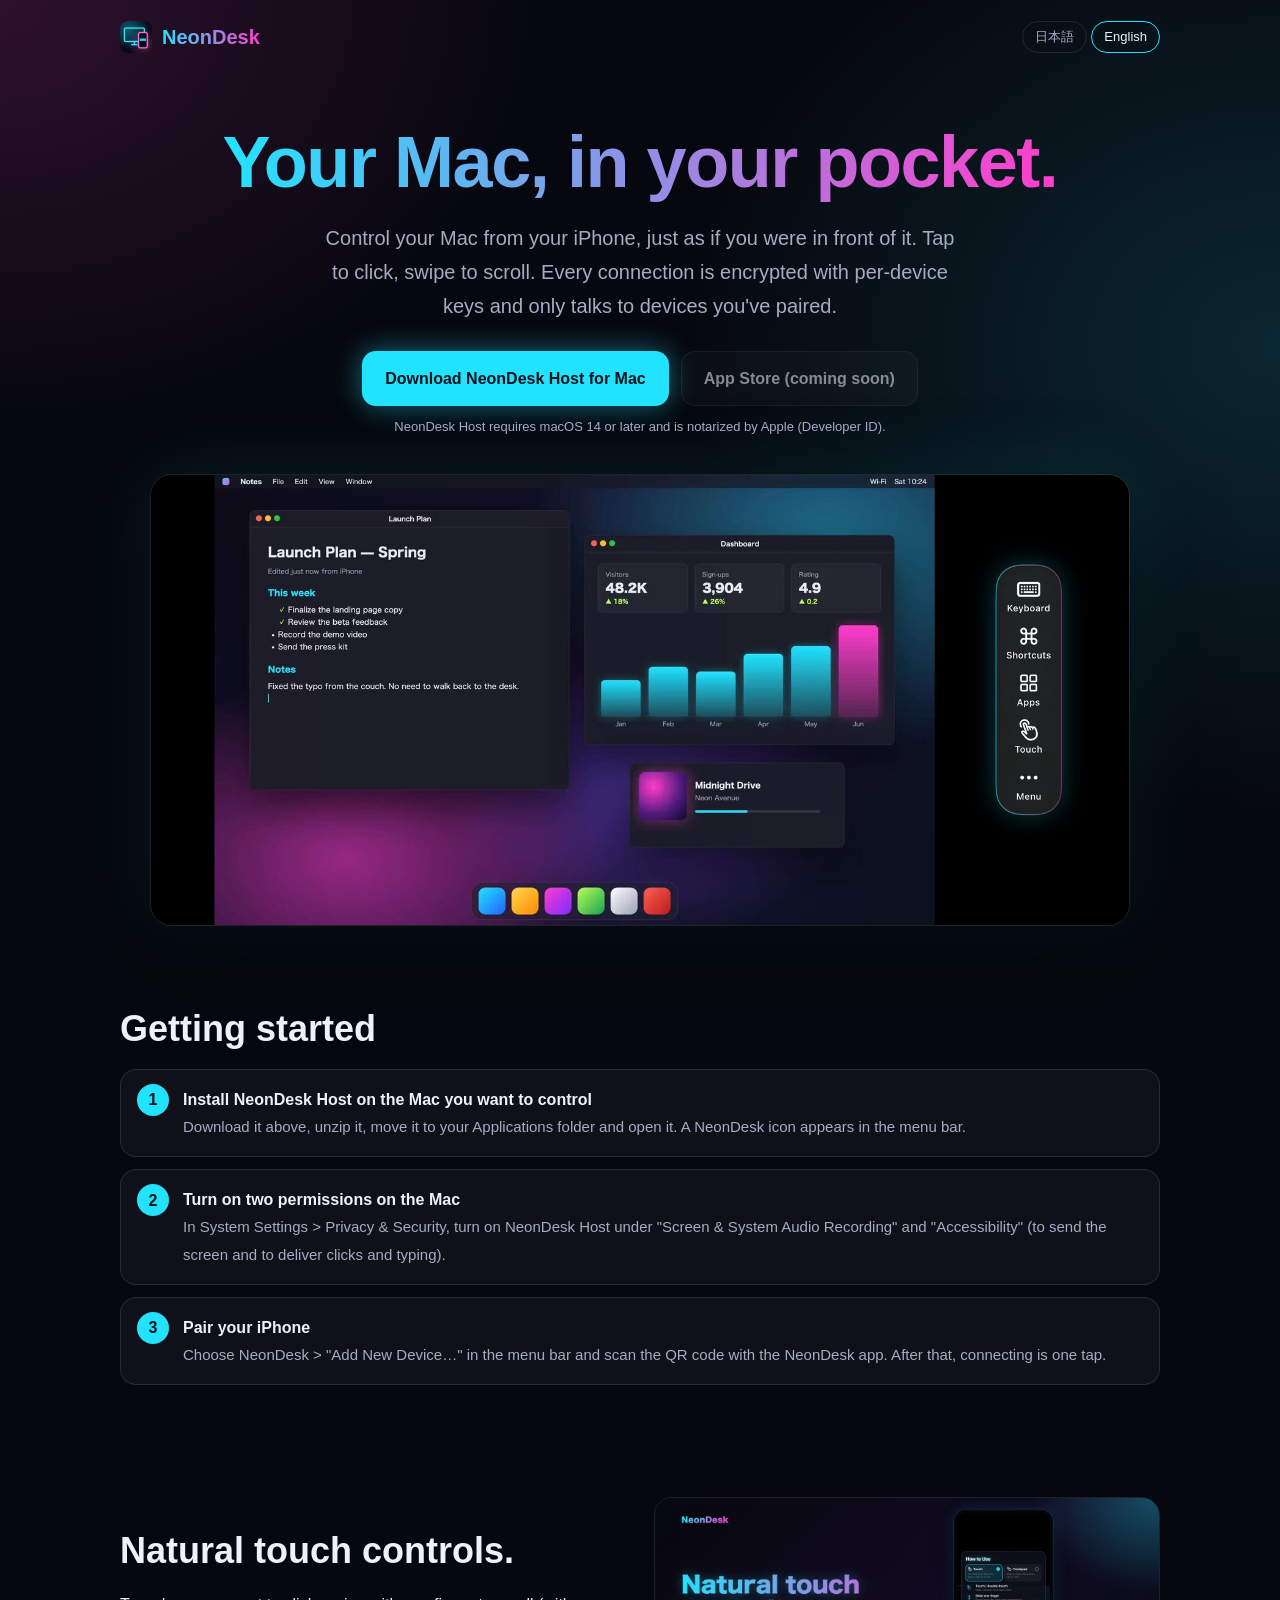
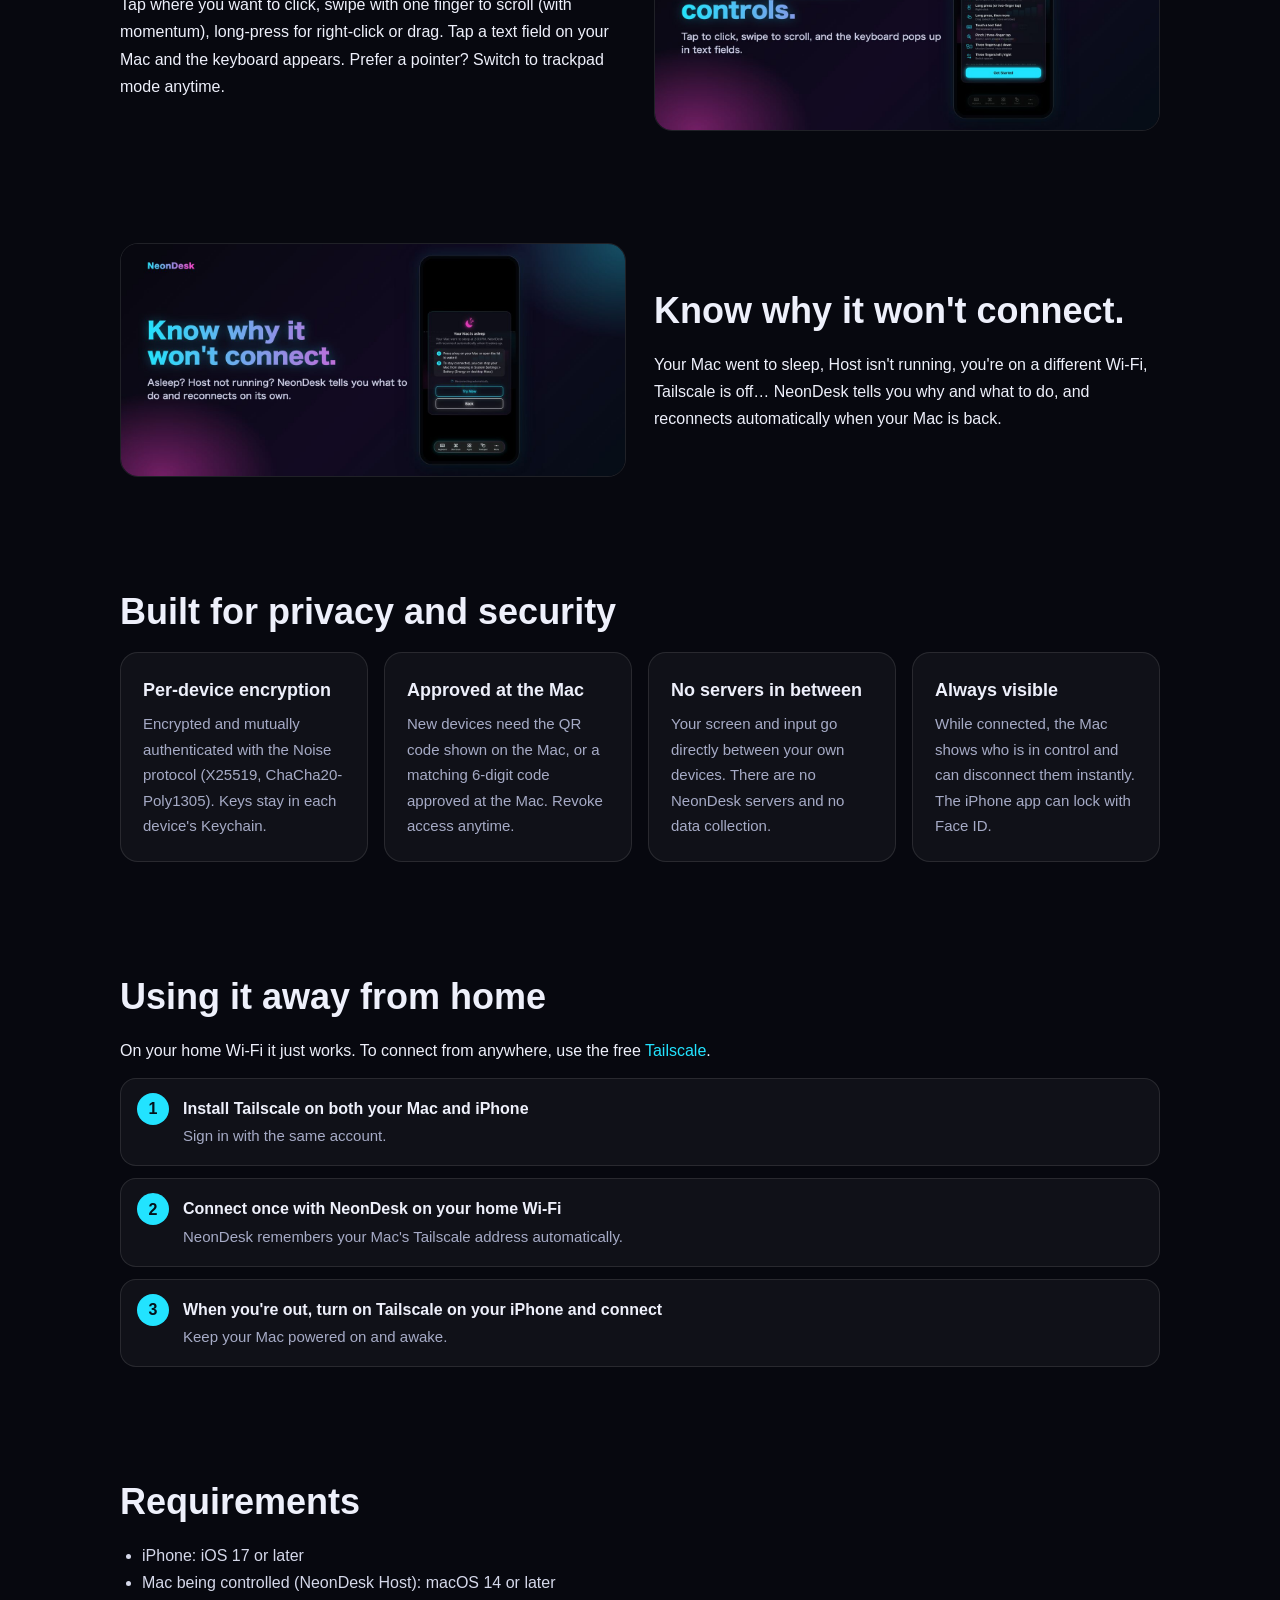
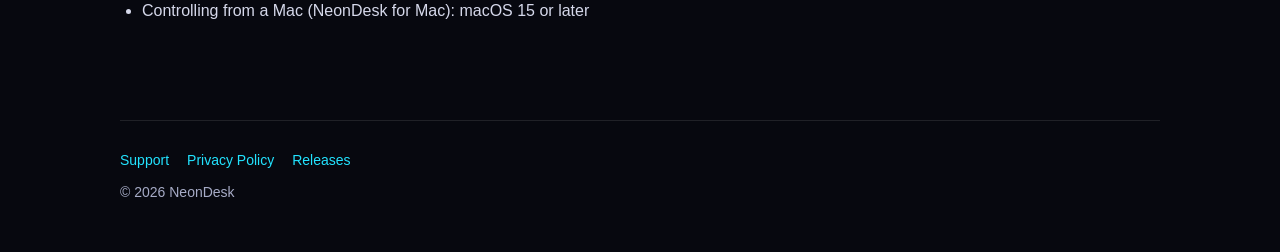
==== index.html @ fb0a2e22 "🚀 NeonDesk の配布ページを公開 Co-Authored-By: Claude Opus 5.5 <noreply@anthropic.com>" ====
<!doctype html>
<html lang="ja">
<head>
<meta charset="utf-8">
<meta name="viewport" content="width=device-width, initial-scale=1">
<title>NeonDesk — Mac を、ポケットに。</title>
<meta name="title-ja" content="NeonDesk — Mac を、ポケットに。">
<meta name="title-en" content="NeonDesk — Your Mac, in your pocket.">
<meta name="description" content="iPhone や別の Mac から、あなたの Mac を操作するリモートアプリ。Control your Mac from your iPhone or another Mac.">
<link rel="icon" href="favicon.png">
<link rel="stylesheet" href="style.css">
</head>
<body>
<div class="wrap">
  <header>
    <a class="brand" href="./"><img src="img/icon.png" alt=""><span class="grad">NeonDesk</span></a>
    <div class="langs"><button data-lang="ja">日本語</button> <button data-lang="en">English</button></div>
  </header>

  <div class="hero">
    <h1><span class="grad" lang="ja">Mac を、ポケットに。</span><span class="grad" lang="en">Your Mac, in your pocket.</span></h1>
    <p class="lead" lang="ja">iPhone から、いつもの Mac をそのまま操作。触って押す、なぞってスクロール。通信は端末ごとの鍵で暗号化され、ペアリングした機器とだけつながります。</p>
    <p class="lead" lang="en">Control your Mac from your iPhone, just as if you were in front of it. Tap to click, swipe to scroll. Every connection is encrypted with per-device keys and only talks to devices you've paired.</p>
    <div class="cta">
      <a class="btn primary" id="dl" href="https://github.com/Shosuke24/neondesk/releases/latest/download/NeonDesk-Host.zip">
        <span lang="ja">Mac 用 NeonDesk Host をダウンロード</span><span lang="en">Download NeonDesk Host for Mac</span>
      </a>
      <a class="btn disabled" id="appstore" href="#">
        <span lang="ja">App Store（近日公開）</span><span lang="en">App Store (coming soon)</span>
      </a>
    </div>
    <p class="note" lang="ja">Host は macOS 14 以降。Apple の公証済み（Developer ID）です。</p>
    <p class="note" lang="en">NeonDesk Host requires macOS 14 or later and is notarized by Apple (Developer ID).</p>
    <img class="shot" src="img/hero-ja.jpg" alt="iPhone で Mac を操作している画面" lang="ja">
    <img class="shot" src="img/hero-en.jpg" alt="Controlling a Mac from an iPhone" lang="en">
  </div>

  <section id="setup">
    <h2 lang="ja">はじめかた</h2>
    <h2 lang="en">Getting started</h2>
    <ol class="steps" lang="ja">
      <li><b>操作したい Mac に NeonDesk Host を入れる</b><span>上のボタンでダウンロードし、zip を開いて「アプリケーション」フォルダに入れて開きます。メニューバーに NeonDesk のアイコンが出ます。</span></li>
      <li><b>Mac で 2 つの許可をオンにする</b><span>「システム設定」→「プライバシーとセキュリティ」で、「画面収録とシステムオーディオ録音」と「アクセシビリティ」の NeonDesk Host をオンにします（画面を送る・クリックや文字を届けるため）。</span></li>
      <li><b>iPhone でペアリング</b><span>メニューバーの NeonDesk →「新しい端末を追加…」で出る QR コードを、iPhone の NeonDesk で読み取ります。次からは 1 タップでつながります。</span></li>
    </ol>
    <ol class="steps" lang="en">
      <li><b>Install NeonDesk Host on the Mac you want to control</b><span>Download it above, unzip it, move it to your Applications folder and open it. A NeonDesk icon appears in the menu bar.</span></li>
      <li><b>Turn on two permissions on the Mac</b><span>In System Settings &gt; Privacy &amp; Security, turn on NeonDesk Host under "Screen &amp; System Audio Recording" and "Accessibility" (to send the screen and to deliver clicks and typing).</span></li>
      <li><b>Pair your iPhone</b><span>Choose NeonDesk &gt; "Add New Device…" in the menu bar and scan the QR code with the NeonDesk app. After that, connecting is one tap.</span></li>
    </ol>
  </section>

  <section>
    <div class="split">
      <div>
        <h2 lang="ja">触れるだけで、直感的に。</h2>
        <h2 lang="en">Natural touch controls.</h2>
        <p lang="ja">触った場所をクリック、1 本指でなぞればスクロール（慣性つき）、長押しで右クリックやドラッグ。Mac の文字の入力欄を触れば、キーボードが自動で出ます。カーソルで細かく動かしたいときはトラックパッドモードに切り替えられます。</p>
        <p lang="en">Tap where you want to click, swipe with one finger to scroll (with momentum), long-press for right-click or drag. Tap a text field on your Mac and the keyboard appears. Prefer a pointer? Switch to trackpad mode anytime.</p>
      </div>
      <img src="img/touch-ja.jpg" alt="操作のしかた" lang="ja">
      <img src="img/touch-en.jpg" alt="Gesture guide" lang="en">
    </div>
  </section>

  <section>
    <div class="split">
      <img src="img/why-ja.jpg" alt="Mac がスリープしています、という表示" lang="ja">
      <img src="img/why-en.jpg" alt="Your Mac is asleep message" lang="en">
      <div>
        <h2 lang="ja">つながらない理由が、すぐわかる。</h2>
        <h2 lang="en">Know why it won't connect.</h2>
        <p lang="ja">Mac がスリープした、Host が止まっている、別の Wi-Fi にいる、Tailscale がオフ……。理由と次にすることを表示し、Mac が戻れば自動でつなぎ直します。</p>
        <p lang="en">Your Mac went to sleep, Host isn't running, you're on a different Wi-Fi, Tailscale is off… NeonDesk tells you why and what to do, and reconnects automatically when your Mac is back.</p>
      </div>
    </div>
  </section>

  <section>
    <h2 lang="ja">安全のために</h2>
    <h2 lang="en">Built for privacy and security</h2>
    <div class="grid">
      <div class="card"><h3 lang="ja">端末ごとの鍵で暗号化</h3><h3 lang="en">Per-device encryption</h3>
        <p lang="ja">Noise プロトコル（X25519・ChaCha20-Poly1305）で暗号化と相互認証。鍵は各機器のキーチェーンにだけ保存されます。</p>
        <p lang="en">Encrypted and mutually authenticated with the Noise protocol (X25519, ChaCha20-Poly1305). Keys stay in each device's Keychain.</p></div>
      <div class="card"><h3 lang="ja">Mac の前で承認</h3><h3 lang="en">Approved at the Mac</h3>
        <p lang="ja">新しい端末は、Mac に出る QR コードか、両方に出る 6 桁の番号を確かめて許可したものだけ。いつでも取り消せます。</p>
        <p lang="en">New devices need the QR code shown on the Mac, or a matching 6-digit code approved at the Mac. Revoke access anytime.</p></div>
      <div class="card"><h3 lang="ja">サーバーを通らない</h3><h3 lang="en">No servers in between</h3>
        <p lang="ja">画面も操作も、あなたの機器どうしで直接やりとりします。NeonDesk のサーバーはなく、データを集めません。</p>
        <p lang="en">Your screen and input go directly between your own devices. There are no NeonDesk servers and no data collection.</p></div>
      <div class="card"><h3 lang="ja">操作中はわかる</h3><h3 lang="en">Always visible</h3>
        <p lang="ja">操作されている間は Mac の画面に表示が出て、その場で切断できます。iPhone 側は Face ID でロックできます。</p>
        <p lang="en">While connected, the Mac shows who is in control and can disconnect them instantly. The iPhone app can lock with Face ID.</p></div>
    </div>
  </section>

  <section id="away">
    <h2 lang="ja">外出先から使うには</h2>
    <h2 lang="en">Using it away from home</h2>
    <p lang="ja">家の Wi-Fi では設定なしでつながります。外から使うときは、無料の <a href="https://tailscale.com/download">Tailscale</a> を使います。</p>
    <p lang="en">On your home Wi-Fi it just works. To connect from anywhere, use the free <a href="https://tailscale.com/download">Tailscale</a>.</p>
    <ol class="steps" lang="ja" style="margin-top:14px">
      <li><b>Mac と iPhone の両方に Tailscale を入れる</b><span>同じアカウントでログインします。</span></li>
      <li><b>家の Wi-Fi で一度 NeonDesk をつなぐ</b><span>Mac の Tailscale のアドレスを自動で覚えます。</span></li>
      <li><b>外では iPhone の Tailscale をオンにしてつなぐ</b><span>Mac は電源を入れたまま（スリープさせない）にしておきます。</span></li>
    </ol>
    <ol class="steps" lang="en" style="margin-top:14px">
      <li><b>Install Tailscale on both your Mac and iPhone</b><span>Sign in with the same account.</span></li>
      <li><b>Connect once with NeonDesk on your home Wi-Fi</b><span>NeonDesk remembers your Mac's Tailscale address automatically.</span></li>
      <li><b>When you're out, turn on Tailscale on your iPhone and connect</b><span>Keep your Mac powered on and awake.</span></li>
    </ol>
  </section>

  <section>
    <h2 lang="ja">動作環境</h2>
    <h2 lang="en">Requirements</h2>
    <ul class="doc" lang="ja" style="padding-left:22px">
      <li>iPhone：iOS 17 以降</li>
      <li>操作される Mac（NeonDesk Host）：macOS 14 以降</li>
      <li>Mac から操作する場合（NeonDesk for Mac）：macOS 15 以降</li>
    </ul>
    <ul class="doc" lang="en" style="padding-left:22px">
      <li>iPhone: iOS 17 or later</li>
      <li>Mac being controlled (NeonDesk Host): macOS 14 or later</li>
      <li>Controlling from a Mac (NeonDesk for Mac): macOS 15 or later</li>
    </ul>
  </section>

  <footer>
    <nav>
      <a href="support.html"><span lang="ja">サポート</span><span lang="en">Support</span></a>
      <a href="privacy.html"><span lang="ja">プライバシーポリシー</span><span lang="en">Privacy Policy</span></a>
      <a href="https://github.com/Shosuke24/neondesk/releases"><span lang="ja">リリース</span><span lang="en">Releases</span></a>
    </nav>
    <div>© 2026 NeonDesk</div>
  </footer>
</div>
<script src="lang.js"></script>
</body>
</html>
---- style.css ----
:root {
  --bg: #07080f;
  --panel: rgba(255, 255, 255, 0.04);
  --line: rgba(255, 255, 255, 0.10);
  --text: #eef0fb;
  --dim: #a6abc6;
  --cyan: #22e3ff;
  --pink: #ff3dcc;
  --lime: #b8ff5c;
}
* { box-sizing: border-box; margin: 0; padding: 0; }
html { scroll-behavior: smooth; }
body {
  font-family: -apple-system, BlinkMacSystemFont, "Hiragino Sans", "Hiragino Kaku Gothic ProN", "Segoe UI", sans-serif;
  color: var(--text);
  background:
    radial-gradient(900px 700px at 0% 0%, rgba(255, 61, 204, 0.16), transparent 60%),
    radial-gradient(1000px 800px at 100% 10%, rgba(34, 227, 255, 0.14), transparent 60%),
    var(--bg);
  line-height: 1.7;
  -webkit-font-smoothing: antialiased;
}
a { color: var(--cyan); text-decoration: none; }
a:hover { text-decoration: underline; }
.wrap { max-width: 1080px; margin: 0 auto; padding: 0 20px; }

/* 言語の切り替え: <html lang> に合わせて片方だけ出す */
html[lang="ja"] [lang="en"]:not(html), html[lang="en"] [lang="ja"]:not(html) { display: none !important; }

header { display: flex; align-items: center; justify-content: space-between; padding: 20px 0; }
.brand { display: flex; align-items: center; gap: 10px; font-weight: 800; font-size: 20px; color: var(--text); }
.brand img { width: 32px; height: 32px; border-radius: 8px; }
.grad { background: linear-gradient(90deg, var(--cyan), var(--pink)); -webkit-background-clip: text; background-clip: text; color: transparent; }
.langs button {
  background: none; border: 1px solid var(--line); color: var(--dim); border-radius: 999px;
  padding: 4px 12px; font: inherit; font-size: 13px; cursor: pointer;
}
.langs button[aria-pressed="true"] { color: var(--text); border-color: var(--cyan); }

.hero { padding: 48px 0 24px; text-align: center; }
.hero h1 { font-size: clamp(38px, 7vw, 72px); line-height: 1.12; font-weight: 800; letter-spacing: -0.02em; }
.hero p.lead { margin: 18px auto 0; max-width: 640px; font-size: clamp(16px, 2.2vw, 20px); color: var(--dim); }
.cta { display: flex; flex-wrap: wrap; justify-content: center; gap: 12px; margin-top: 28px; }
.btn {
  display: inline-flex; align-items: center; gap: 8px; padding: 13px 22px; border-radius: 14px;
  font-weight: 700; font-size: 16px; border: 1px solid var(--line); color: var(--text); background: var(--panel);
}
.btn.primary { background: var(--cyan); color: #04121a; border-color: transparent; box-shadow: 0 0 28px rgba(34, 227, 255, 0.45); }
.btn:hover { text-decoration: none; filter: brightness(1.08); }
.btn.disabled { opacity: 0.55; pointer-events: none; }
.note { margin-top: 10px; font-size: 13px; color: var(--dim); }
.shot { display: block; width: 100%; max-width: 980px; margin: 36px auto 0; border-radius: 22px; border: 1px solid var(--line);
  box-shadow: 0 30px 90px rgba(0, 0, 0, 0.55), 0 0 80px rgba(34, 227, 255, 0.12); }

section { padding: 56px 0; }
section h2 { font-size: clamp(26px, 4vw, 36px); line-height: 1.25; margin-bottom: 18px; }
.grid { display: grid; grid-template-columns: repeat(auto-fit, minmax(240px, 1fr)); gap: 16px; }
.card { background: var(--panel); border: 1px solid var(--line); border-radius: 18px; padding: 22px; }
.card h3 { font-size: 18px; margin-bottom: 6px; }
.card p { color: var(--dim); font-size: 15px; }
.steps { counter-reset: s; list-style: none; display: grid; gap: 12px; }
.steps li { counter-increment: s; position: relative; padding: 16px 18px 16px 62px; background: var(--panel); border: 1px solid var(--line); border-radius: 16px; }
.steps li::before {
  content: counter(s); position: absolute; left: 16px; top: 14px; width: 32px; height: 32px; border-radius: 50%;
  background: var(--cyan); color: #04121a; font-weight: 800; display: grid; place-items: center;
}
.steps li b { display: block; }
.steps li span { color: var(--dim); font-size: 15px; }
.split { display: grid; grid-template-columns: 1fr 1fr; gap: 28px; align-items: center; }
.split img { width: 100%; border-radius: 18px; border: 1px solid var(--line); }
@media (max-width: 760px) { .split { grid-template-columns: 1fr; } }

.doc { max-width: 760px; }
.doc h1 { font-size: clamp(28px, 5vw, 40px); margin: 24px 0 8px; }
.doc h2 { font-size: 20px; margin: 28px 0 8px; color: var(--cyan); }
.doc p, .doc li { color: #d5d8ea; }
.doc ul { padding-left: 22px; }
.doc .meta { color: var(--dim); font-size: 14px; }
details { background: var(--panel); border: 1px solid var(--line); border-radius: 14px; padding: 14px 18px; margin: 10px 0; }
details summary { cursor: pointer; font-weight: 700; }
details p { margin-top: 8px; color: #d5d8ea; }
code { background: rgba(255, 255, 255, 0.08); padding: 1px 6px; border-radius: 6px; font-size: 0.92em; }

footer { border-top: 1px solid var(--line); margin-top: 40px; padding: 28px 0 48px; color: var(--dim); font-size: 14px; }
footer nav { display: flex; flex-wrap: wrap; gap: 18px; margin-bottom: 8px; }
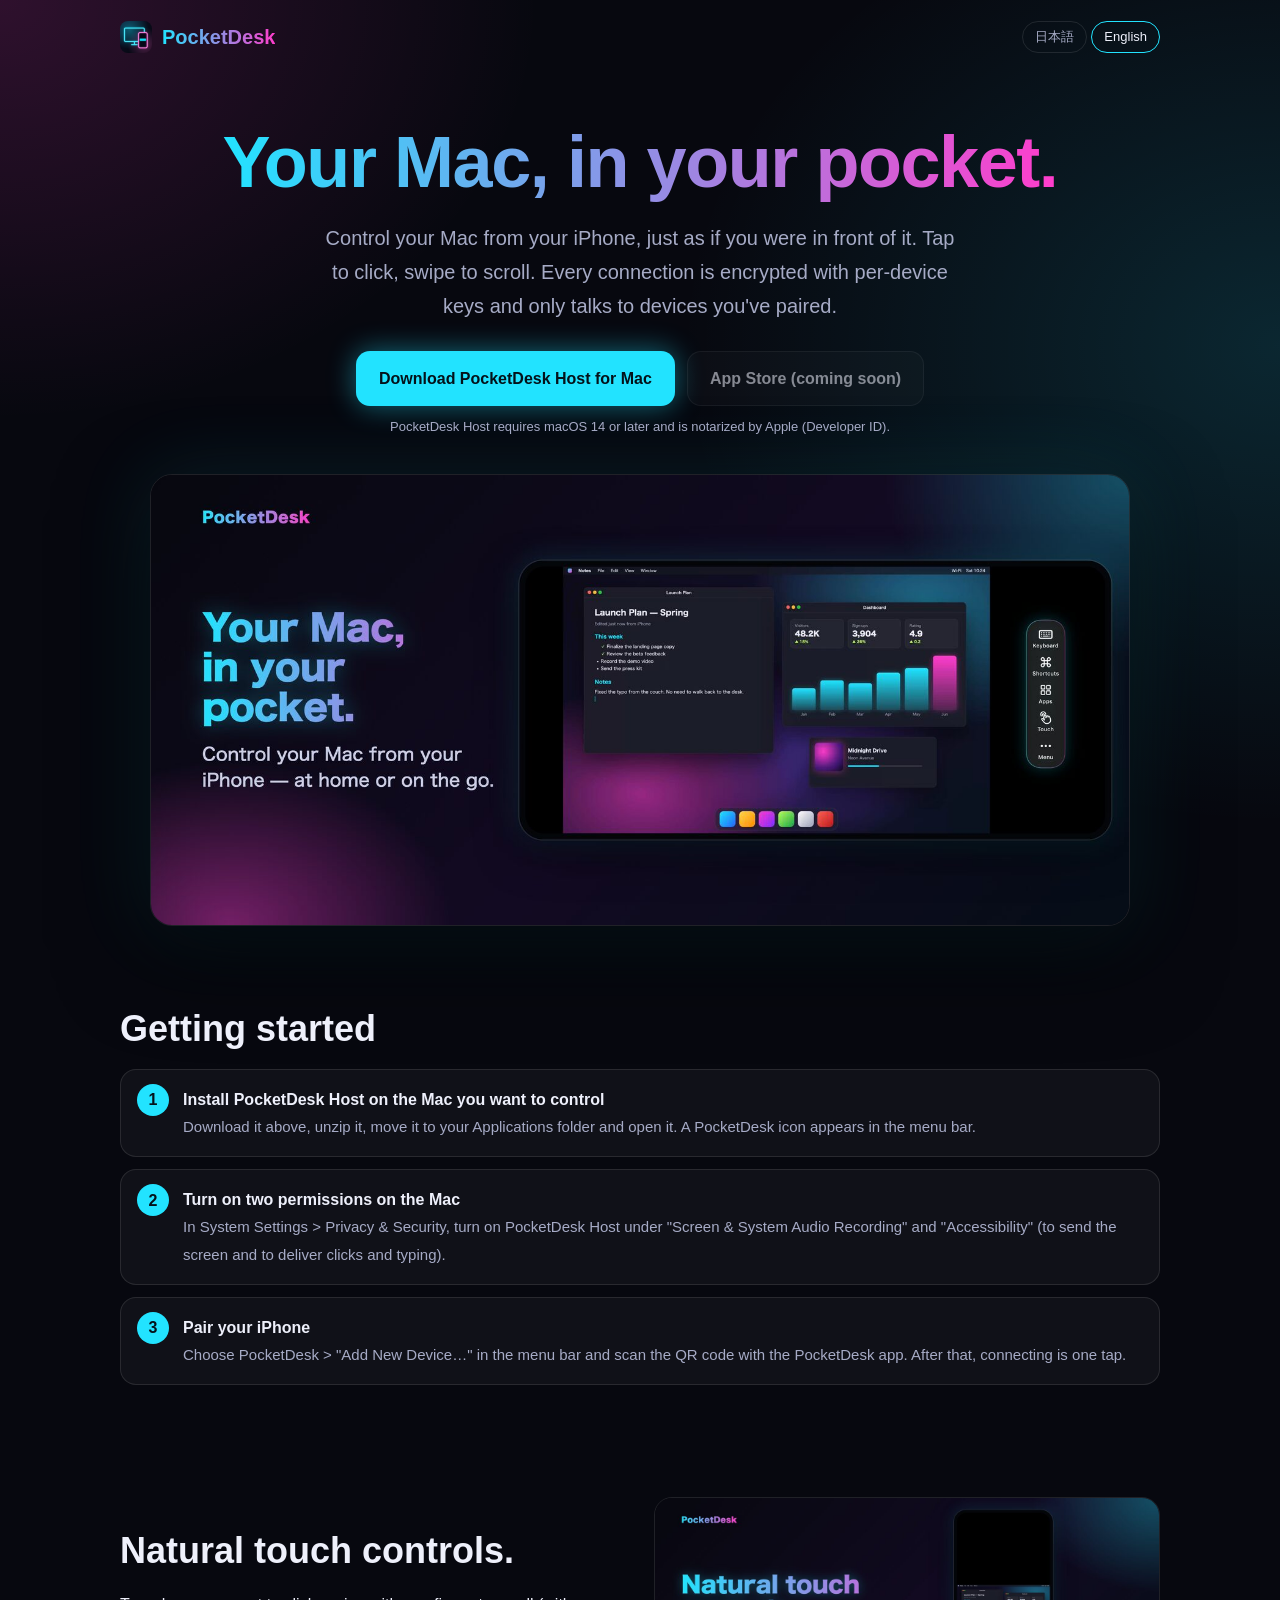
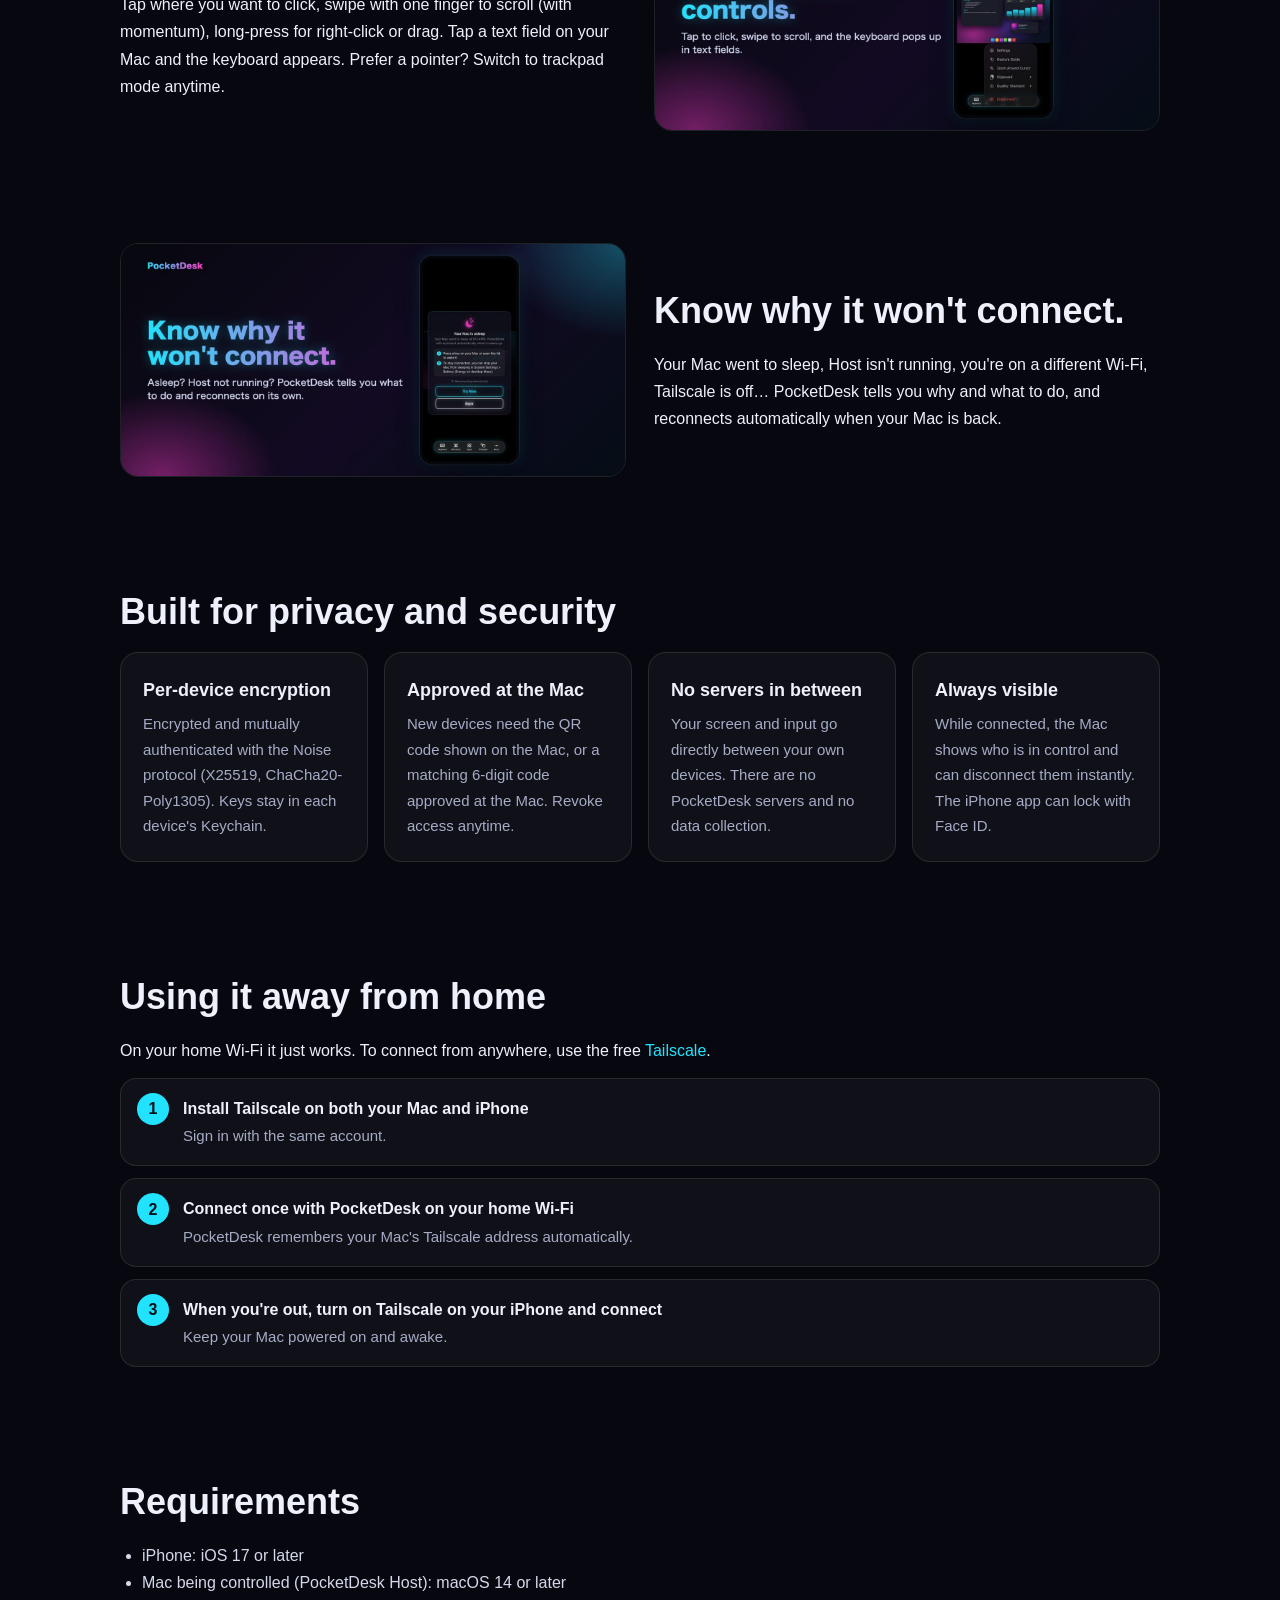
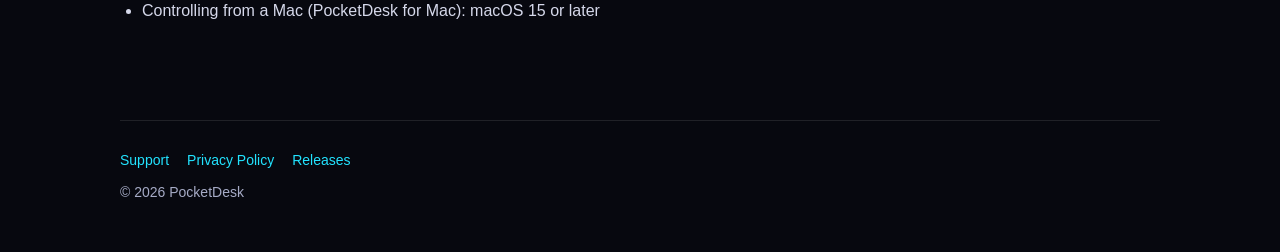
==== commit 642c238f: "🔁 名前を PocketDesk に戻す・Android 版をプライバシーポリシーに追加 Co-Authored-By: Claude Opus 5.5 <noreply@anthropic.com>" ====
--- a/index.html
+++ b/index.html
@@ -3,9 +3,9 @@
 <head>
 <meta charset="utf-8">
 <meta name="viewport" content="width=device-width, initial-scale=1">
-<title>NeonDesk — Mac を、ポケットに。</title>
-<meta name="title-ja" content="NeonDesk — Mac を、ポケットに。">
-<meta name="title-en" content="NeonDesk — Your Mac, in your pocket.">
+<title>PocketDesk — Mac を、ポケットに。</title>
+<meta name="title-ja" content="PocketDesk — Mac を、ポケットに。">
+<meta name="title-en" content="PocketDesk — Your Mac, in your pocket.">
 <meta name="description" content="iPhone や別の Mac から、あなたの Mac を操作するリモートアプリ。Control your Mac from your iPhone or another Mac.">
 <link rel="icon" href="favicon.png">
 <link rel="stylesheet" href="style.css">
@@ -13,7 +13,7 @@
 <body>
 <div class="wrap">
   <header>
-    <a class="brand" href="./"><img src="img/icon.png" alt=""><span class="grad">NeonDesk</span></a>
+    <a class="brand" href="./"><img src="img/icon.png" alt=""><span class="grad">PocketDesk</span></a>
     <div class="langs"><button data-lang="ja">日本語</button> <button data-lang="en">English</button></div>
   </header>
 
@@ -22,15 +22,15 @@
     <p class="lead" lang="ja">iPhone から、いつもの Mac をそのまま操作。触って押す、なぞってスクロール。通信は端末ごとの鍵で暗号化され、ペアリングした機器とだけつながります。</p>
     <p class="lead" lang="en">Control your Mac from your iPhone, just as if you were in front of it. Tap to click, swipe to scroll. Every connection is encrypted with per-device keys and only talks to devices you've paired.</p>
     <div class="cta">
-      <a class="btn primary" id="dl" href="https://github.com/Shosuke24/neondesk/releases/latest/download/NeonDesk-Host.zip">
-        <span lang="ja">Mac 用 NeonDesk Host をダウンロード</span><span lang="en">Download NeonDesk Host for Mac</span>
+      <a class="btn primary" id="dl" href="https://github.com/Shosuke24/pocketdesk/releases/latest/download/PocketDesk-Host.zip">
+        <span lang="ja">Mac 用 PocketDesk Host をダウンロード</span><span lang="en">Download PocketDesk Host for Mac</span>
       </a>
       <a class="btn disabled" id="appstore" href="#">
         <span lang="ja">App Store（近日公開）</span><span lang="en">App Store (coming soon)</span>
       </a>
     </div>
     <p class="note" lang="ja">Host は macOS 14 以降。Apple の公証済み（Developer ID）です。</p>
-    <p class="note" lang="en">NeonDesk Host requires macOS 14 or later and is notarized by Apple (Developer ID).</p>
+    <p class="note" lang="en">PocketDesk Host requires macOS 14 or later and is notarized by Apple (Developer ID).</p>
     <img class="shot" src="img/hero-ja.jpg" alt="iPhone で Mac を操作している画面" lang="ja">
     <img class="shot" src="img/hero-en.jpg" alt="Controlling a Mac from an iPhone" lang="en">
   </div>
@@ -39,14 +39,14 @@
     <h2 lang="ja">はじめかた</h2>
     <h2 lang="en">Getting started</h2>
     <ol class="steps" lang="ja">
-      <li><b>操作したい Mac に NeonDesk Host を入れる</b><span>上のボタンでダウンロードし、zip を開いて「アプリケーション」フォルダに入れて開きます。メニューバーに NeonDesk のアイコンが出ます。</span></li>
-      <li><b>Mac で 2 つの許可をオンにする</b><span>「システム設定」→「プライバシーとセキュリティ」で、「画面収録とシステムオーディオ録音」と「アクセシビリティ」の NeonDesk Host をオンにします（画面を送る・クリックや文字を届けるため）。</span></li>
-      <li><b>iPhone でペアリング</b><span>メニューバーの NeonDesk →「新しい端末を追加…」で出る QR コードを、iPhone の NeonDesk で読み取ります。次からは 1 タップでつながります。</span></li>
+      <li><b>操作したい Mac に PocketDesk Host を入れる</b><span>上のボタンでダウンロードし、zip を開いて「アプリケーション」フォルダに入れて開きます。メニューバーに PocketDesk のアイコンが出ます。</span></li>
+      <li><b>Mac で 2 つの許可をオンにする</b><span>「システム設定」→「プライバシーとセキュリティ」で、「画面収録とシステムオーディオ録音」と「アクセシビリティ」の PocketDesk Host をオンにします（画面を送る・クリックや文字を届けるため）。</span></li>
+      <li><b>iPhone でペアリング</b><span>メニューバーの PocketDesk →「新しい端末を追加…」で出る QR コードを、iPhone の PocketDesk で読み取ります。次からは 1 タップでつながります。</span></li>
     </ol>
     <ol class="steps" lang="en">
-      <li><b>Install NeonDesk Host on the Mac you want to control</b><span>Download it above, unzip it, move it to your Applications folder and open it. A NeonDesk icon appears in the menu bar.</span></li>
-      <li><b>Turn on two permissions on the Mac</b><span>In System Settings &gt; Privacy &amp; Security, turn on NeonDesk Host under "Screen &amp; System Audio Recording" and "Accessibility" (to send the screen and to deliver clicks and typing).</span></li>
-      <li><b>Pair your iPhone</b><span>Choose NeonDesk &gt; "Add New Device…" in the menu bar and scan the QR code with the NeonDesk app. After that, connecting is one tap.</span></li>
+      <li><b>Install PocketDesk Host on the Mac you want to control</b><span>Download it above, unzip it, move it to your Applications folder and open it. A PocketDesk icon appears in the menu bar.</span></li>
+      <li><b>Turn on two permissions on the Mac</b><span>In System Settings &gt; Privacy &amp; Security, turn on PocketDesk Host under "Screen &amp; System Audio Recording" and "Accessibility" (to send the screen and to deliver clicks and typing).</span></li>
+      <li><b>Pair your iPhone</b><span>Choose PocketDesk &gt; "Add New Device…" in the menu bar and scan the QR code with the PocketDesk app. After that, connecting is one tap.</span></li>
     </ol>
   </section>
 
@@ -71,7 +71,7 @@
         <h2 lang="ja">つながらない理由が、すぐわかる。</h2>
         <h2 lang="en">Know why it won't connect.</h2>
         <p lang="ja">Mac がスリープした、Host が止まっている、別の Wi-Fi にいる、Tailscale がオフ……。理由と次にすることを表示し、Mac が戻れば自動でつなぎ直します。</p>
-        <p lang="en">Your Mac went to sleep, Host isn't running, you're on a different Wi-Fi, Tailscale is off… NeonDesk tells you why and what to do, and reconnects automatically when your Mac is back.</p>
+        <p lang="en">Your Mac went to sleep, Host isn't running, you're on a different Wi-Fi, Tailscale is off… PocketDesk tells you why and what to do, and reconnects automatically when your Mac is back.</p>
       </div>
     </div>
   </section>
@@ -87,8 +87,8 @@
         <p lang="ja">新しい端末は、Mac に出る QR コードか、両方に出る 6 桁の番号を確かめて許可したものだけ。いつでも取り消せます。</p>
         <p lang="en">New devices need the QR code shown on the Mac, or a matching 6-digit code approved at the Mac. Revoke access anytime.</p></div>
       <div class="card"><h3 lang="ja">サーバーを通らない</h3><h3 lang="en">No servers in between</h3>
-        <p lang="ja">画面も操作も、あなたの機器どうしで直接やりとりします。NeonDesk のサーバーはなく、データを集めません。</p>
-        <p lang="en">Your screen and input go directly between your own devices. There are no NeonDesk servers and no data collection.</p></div>
+        <p lang="ja">画面も操作も、あなたの機器どうしで直接やりとりします。PocketDesk のサーバーはなく、データを集めません。</p>
+        <p lang="en">Your screen and input go directly between your own devices. There are no PocketDesk servers and no data collection.</p></div>
       <div class="card"><h3 lang="ja">操作中はわかる</h3><h3 lang="en">Always visible</h3>
         <p lang="ja">操作されている間は Mac の画面に表示が出て、その場で切断できます。iPhone 側は Face ID でロックできます。</p>
         <p lang="en">While connected, the Mac shows who is in control and can disconnect them instantly. The iPhone app can lock with Face ID.</p></div>
@@ -102,12 +102,12 @@
     <p lang="en">On your home Wi-Fi it just works. To connect from anywhere, use the free <a href="https://tailscale.com/download">Tailscale</a>.</p>
     <ol class="steps" lang="ja" style="margin-top:14px">
       <li><b>Mac と iPhone の両方に Tailscale を入れる</b><span>同じアカウントでログインします。</span></li>
-      <li><b>家の Wi-Fi で一度 NeonDesk をつなぐ</b><span>Mac の Tailscale のアドレスを自動で覚えます。</span></li>
+      <li><b>家の Wi-Fi で一度 PocketDesk をつなぐ</b><span>Mac の Tailscale のアドレスを自動で覚えます。</span></li>
       <li><b>外では iPhone の Tailscale をオンにしてつなぐ</b><span>Mac は電源を入れたまま（スリープさせない）にしておきます。</span></li>
     </ol>
     <ol class="steps" lang="en" style="margin-top:14px">
       <li><b>Install Tailscale on both your Mac and iPhone</b><span>Sign in with the same account.</span></li>
-      <li><b>Connect once with NeonDesk on your home Wi-Fi</b><span>NeonDesk remembers your Mac's Tailscale address automatically.</span></li>
+      <li><b>Connect once with PocketDesk on your home Wi-Fi</b><span>PocketDesk remembers your Mac's Tailscale address automatically.</span></li>
       <li><b>When you're out, turn on Tailscale on your iPhone and connect</b><span>Keep your Mac powered on and awake.</span></li>
     </ol>
   </section>
@@ -117,13 +117,13 @@
     <h2 lang="en">Requirements</h2>
     <ul class="doc" lang="ja" style="padding-left:22px">
       <li>iPhone：iOS 17 以降</li>
-      <li>操作される Mac（NeonDesk Host）：macOS 14 以降</li>
-      <li>Mac から操作する場合（NeonDesk for Mac）：macOS 15 以降</li>
+      <li>操作される Mac（PocketDesk Host）：macOS 14 以降</li>
+      <li>Mac から操作する場合（PocketDesk for Mac）：macOS 15 以降</li>
     </ul>
     <ul class="doc" lang="en" style="padding-left:22px">
       <li>iPhone: iOS 17 or later</li>
-      <li>Mac being controlled (NeonDesk Host): macOS 14 or later</li>
-      <li>Controlling from a Mac (NeonDesk for Mac): macOS 15 or later</li>
+      <li>Mac being controlled (PocketDesk Host): macOS 14 or later</li>
+      <li>Controlling from a Mac (PocketDesk for Mac): macOS 15 or later</li>
     </ul>
   </section>
 
@@ -131,9 +131,9 @@
     <nav>
       <a href="support.html"><span lang="ja">サポート</span><span lang="en">Support</span></a>
       <a href="privacy.html"><span lang="ja">プライバシーポリシー</span><span lang="en">Privacy Policy</span></a>
-      <a href="https://github.com/Shosuke24/neondesk/releases"><span lang="ja">リリース</span><span lang="en">Releases</span></a>
+      <a href="https://github.com/Shosuke24/pocketdesk/releases"><span lang="ja">リリース</span><span lang="en">Releases</span></a>
     </nav>
-    <div>© 2026 NeonDesk</div>
+    <div>© 2026 PocketDesk</div>
   </footer>
 </div>
 <script src="lang.js"></script>
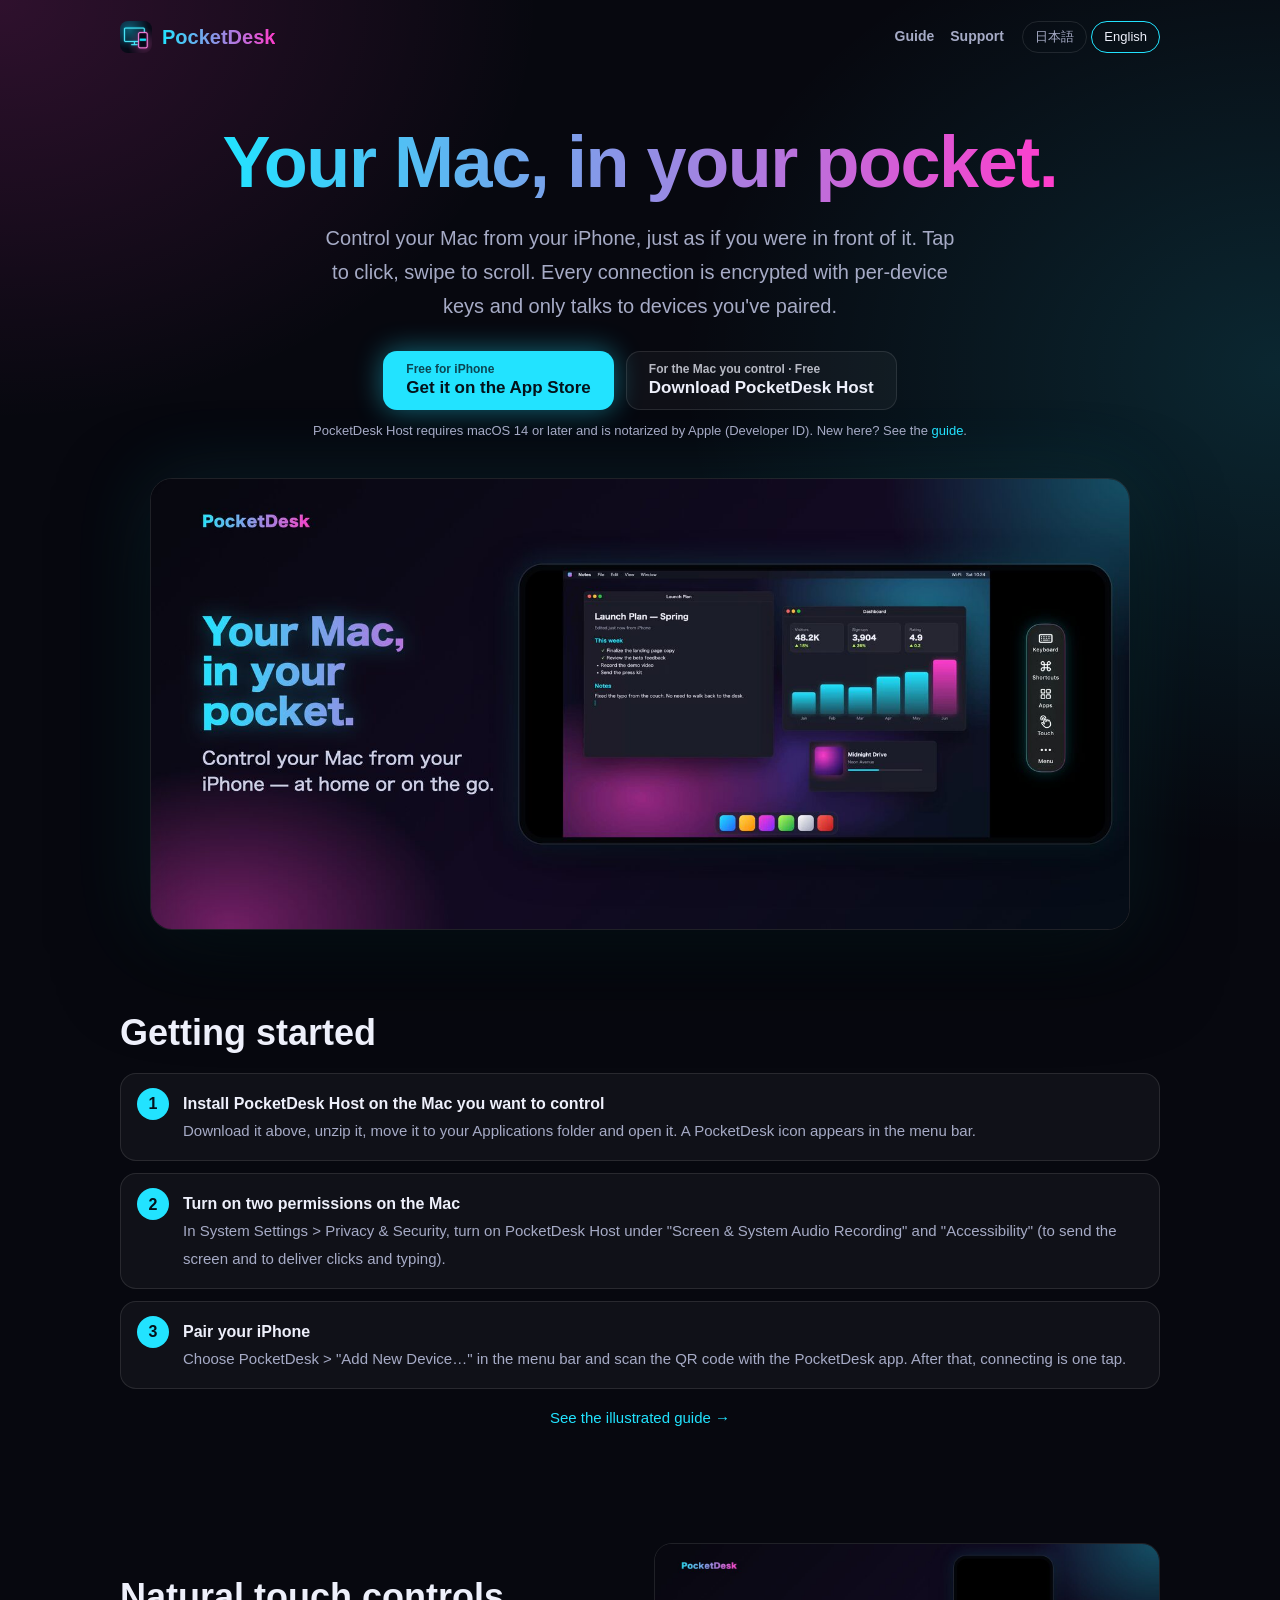
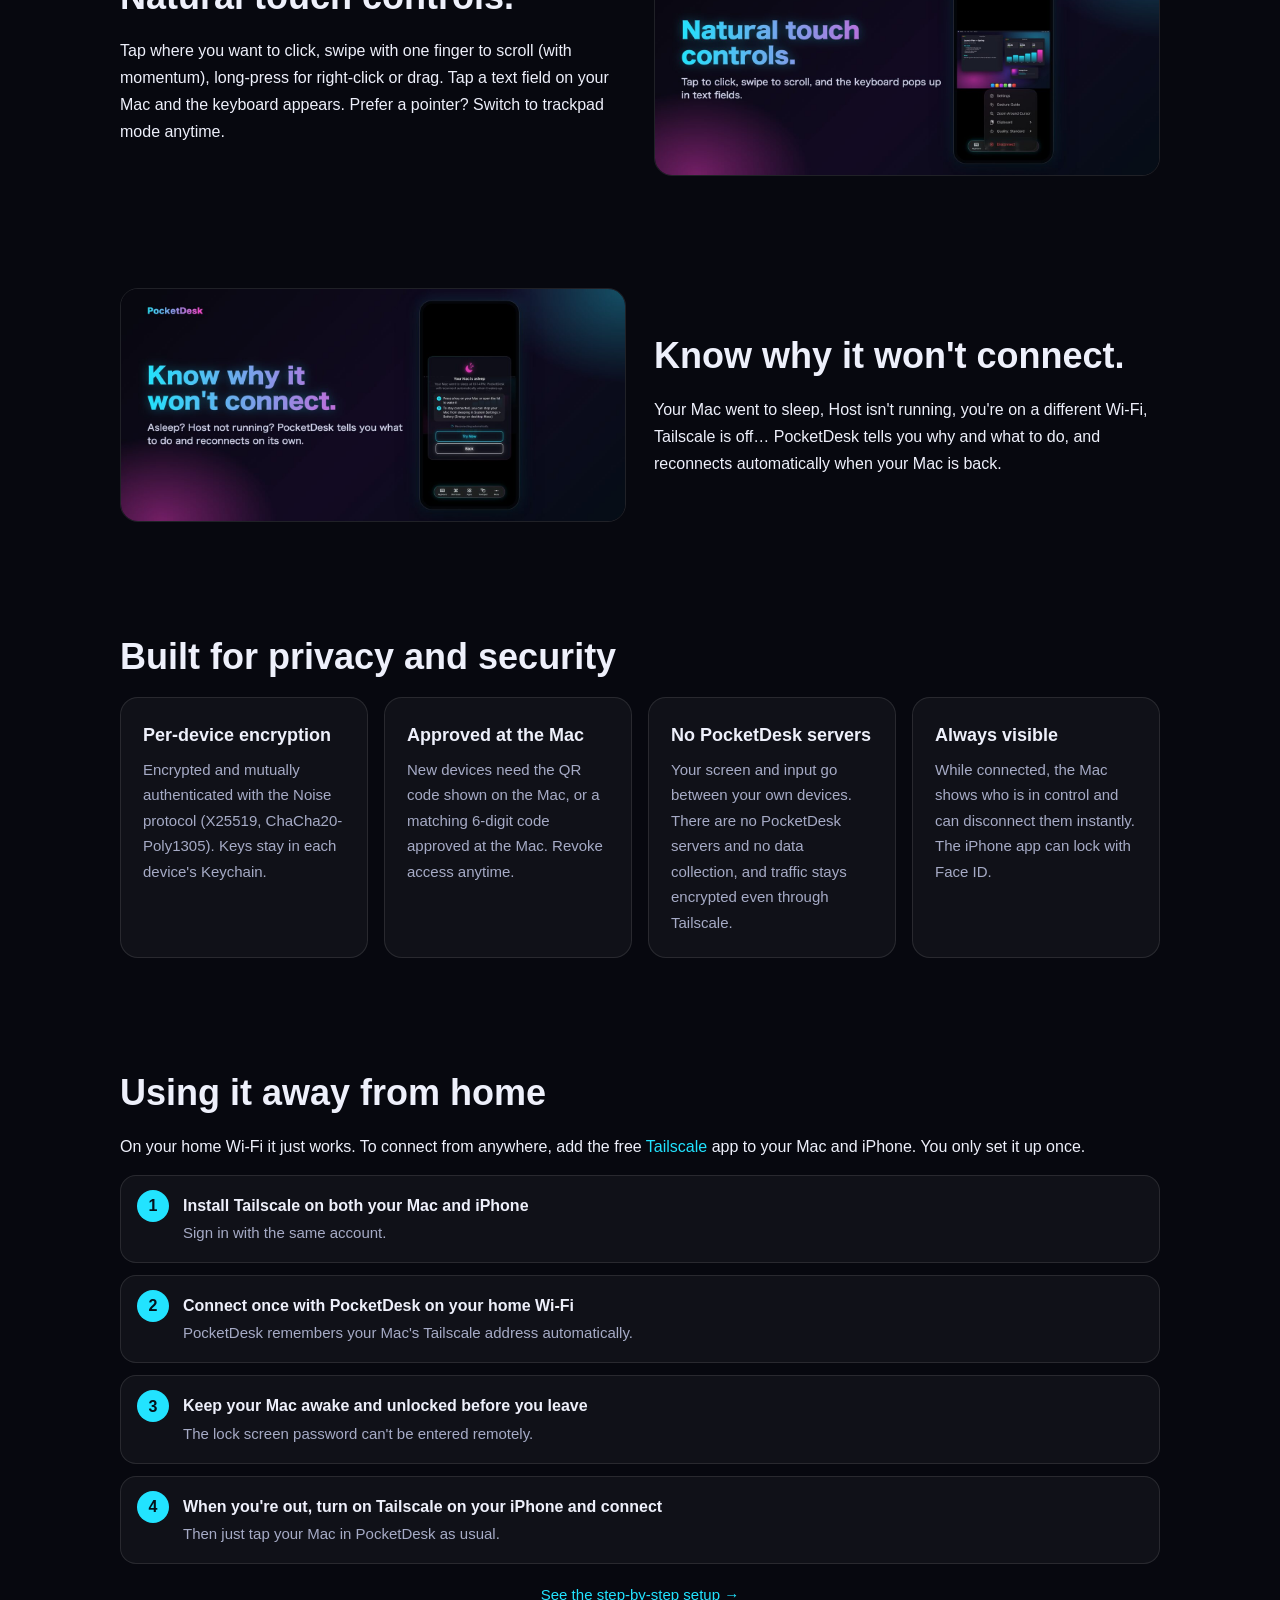
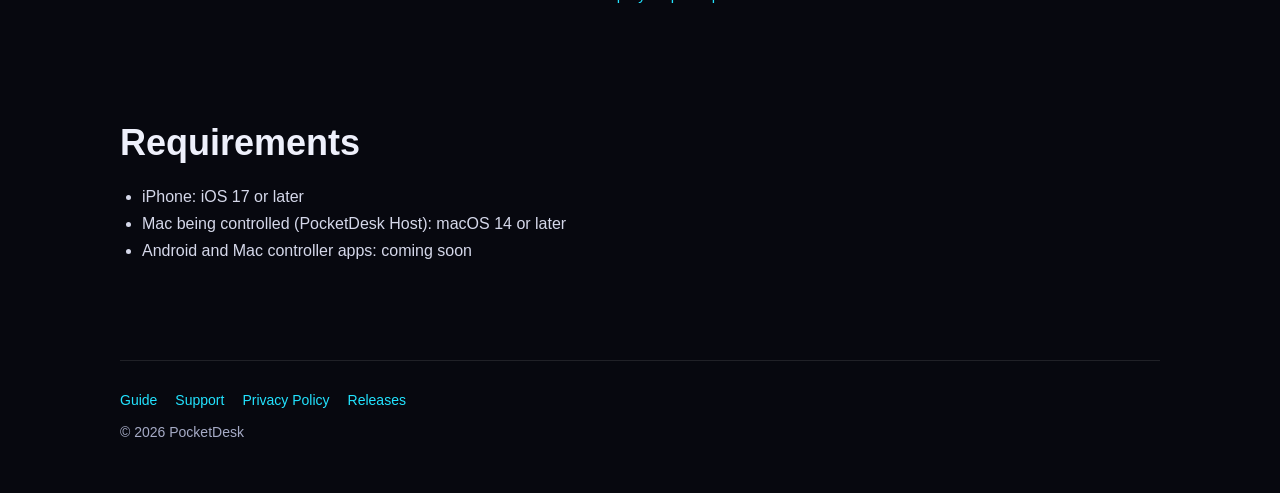
==== commit b6fadb89: "📖 使い方ガイドのページを追加・外出先からの説明をくわしくする - guide.html: はじめかた 5 ステップ・操作のしかた（動くお手本）・つながらないとき・外出先から・安心のしくみ・よくある質" ====
--- a/index.html
+++ b/index.html
@@ -7,6 +7,13 @@
 <meta name="title-ja" content="PocketDesk — Mac を、ポケットに。">
 <meta name="title-en" content="PocketDesk — Your Mac, in your pocket.">
 <meta name="description" content="iPhone や別の Mac から、あなたの Mac を操作するリモートアプリ。Control your Mac from your iPhone or another Mac.">
+<meta property="og:type" content="website">
+<meta property="og:site_name" content="PocketDesk">
+<meta property="og:title" content="PocketDesk — Mac を、ポケットに。">
+<meta property="og:description" content="iPhone から、いつもの Mac をそのまま操作。触って押す、なぞってスクロール。無料・アカウント登録なし。">
+<meta property="og:url" content="https://shosuke24.github.io/pocketdesk/">
+<meta property="og:image" content="https://shosuke24.github.io/pocketdesk/img/hero-ja.jpg">
+<meta name="twitter:card" content="summary_large_image">
 <link rel="icon" href="favicon.png">
 <link rel="stylesheet" href="style.css">
 </head>
@@ -14,7 +21,13 @@
 <div class="wrap">
   <header>
     <a class="brand" href="./"><img src="img/icon.png" alt=""><span class="grad">PocketDesk</span></a>
-    <div class="langs"><button data-lang="ja">日本語</button> <button data-lang="en">English</button></div>
+    <div class="hright">
+      <nav class="nav">
+        <a href="guide.html"><span lang="ja">使い方</span><span lang="en">Guide</span></a>
+        <a class="wide" href="support.html"><span lang="ja">サポート</span><span lang="en">Support</span></a>
+      </nav>
+      <div class="langs"><button data-lang="ja">日本語</button> <button data-lang="en">English</button></div>
+    </div>
   </header>
 
   <div class="hero">
@@ -22,15 +35,19 @@
     <p class="lead" lang="ja">iPhone から、いつもの Mac をそのまま操作。触って押す、なぞってスクロール。通信は端末ごとの鍵で暗号化され、ペアリングした機器とだけつながります。</p>
     <p class="lead" lang="en">Control your Mac from your iPhone, just as if you were in front of it. Tap to click, swipe to scroll. Every connection is encrypted with per-device keys and only talks to devices you've paired.</p>
     <div class="cta">
-      <a class="btn primary" id="dl" href="https://github.com/Shosuke24/pocketdesk/releases/latest/download/PocketDesk-Host.zip">
-        <span lang="ja">Mac 用 PocketDesk Host をダウンロード</span><span lang="en">Download PocketDesk Host for Mac</span>
+      <a class="btn primary two" id="appstore" href="https://apps.apple.com/app/id6835004414">
+        <small lang="ja">iPhone 用・無料</small><small lang="en">Free for iPhone</small>
+        <b lang="ja">App Store で入手</b><b lang="en">Get it on the App Store</b>
       </a>
-      <a class="btn disabled" id="appstore" href="#">
-        <span lang="ja">App Store（近日公開）</span><span lang="en">App Store (coming soon)</span>
+      <a class="btn two" id="dl" href="https://github.com/Shosuke24/pocketdesk/releases/latest/download/PocketDesk-Host.zip">
+        <small lang="ja">操作される Mac 用・無料</small><small lang="en">For the Mac you control · Free</small>
+        <b lang="ja">PocketDesk Host をダウンロード</b><b lang="en">Download PocketDesk Host</b>
       </a>
     </div>
-    <p class="note" lang="ja">Host は macOS 14 以降。Apple の公証済み（Developer ID）です。</p>
-    <p class="note" lang="en">PocketDesk Host requires macOS 14 or later and is notarized by Apple (Developer ID).</p>
+    <p class="note" lang="ja">Host は macOS 14 以降。Apple の公証済み（Developer ID）です。はじめての方は <a href="guide.html">使い方ガイド</a> へ。</p>
+    <p class="note" lang="en">PocketDesk Host requires macOS 14 or later and is notarized by Apple (Developer ID). New here? See the <a href="guide.html">guide</a>.</p>
+    <div class="sendmac onlym" lang="ja" style="max-width:520px;margin:16px auto 0;text-align:left"><b>iPhone で見ているときは</b>　PocketDesk Host は Mac に入れるアプリです。Mac のブラウザでこのページを開いてダウンロードしてください（AirDrop で Mac に送るのがかんたんです）。<br><button class="share" type="button">このページを Mac に送る</button></div>
+    <div class="sendmac onlym" lang="en" style="max-width:520px;margin:16px auto 0;text-align:left"><b>On your iPhone right now?</b> PocketDesk Host goes on your Mac. Open this page in a browser on your Mac to download it (AirDrop is the easiest way to send it).<br><button class="share" type="button">Send this page to my Mac</button></div>
     <img class="shot" src="img/hero-ja.jpg" alt="iPhone で Mac を操作している画面" lang="ja">
     <img class="shot" src="img/hero-en.jpg" alt="Controlling a Mac from an iPhone" lang="en">
   </div>
@@ -43,11 +60,13 @@
       <li><b>Mac で 2 つの許可をオンにする</b><span>「システム設定」→「プライバシーとセキュリティ」で、「画面収録とシステムオーディオ録音」と「アクセシビリティ」の PocketDesk Host をオンにします（画面を送る・クリックや文字を届けるため）。</span></li>
       <li><b>iPhone でペアリング</b><span>メニューバーの PocketDesk →「新しい端末を追加…」で出る QR コードを、iPhone の PocketDesk で読み取ります。次からは 1 タップでつながります。</span></li>
     </ol>
+    <p class="more" lang="ja" style="margin-top:16px"><a href="guide.html#start">画像つきの使い方ガイドを見る →</a></p>
     <ol class="steps" lang="en">
       <li><b>Install PocketDesk Host on the Mac you want to control</b><span>Download it above, unzip it, move it to your Applications folder and open it. A PocketDesk icon appears in the menu bar.</span></li>
       <li><b>Turn on two permissions on the Mac</b><span>In System Settings &gt; Privacy &amp; Security, turn on PocketDesk Host under "Screen &amp; System Audio Recording" and "Accessibility" (to send the screen and to deliver clicks and typing).</span></li>
       <li><b>Pair your iPhone</b><span>Choose PocketDesk &gt; "Add New Device…" in the menu bar and scan the QR code with the PocketDesk app. After that, connecting is one tap.</span></li>
     </ol>
+    <p class="more" lang="en" style="margin-top:16px"><a href="guide.html#start">See the illustrated guide →</a></p>
   </section>
 
   <section>
@@ -76,7 +95,7 @@
     </div>
   </section>
 
-  <section>
+  <section id="security">
     <h2 lang="ja">安全のために</h2>
     <h2 lang="en">Built for privacy and security</h2>
     <div class="grid">
@@ -86,9 +105,9 @@
       <div class="card"><h3 lang="ja">Mac の前で承認</h3><h3 lang="en">Approved at the Mac</h3>
         <p lang="ja">新しい端末は、Mac に出る QR コードか、両方に出る 6 桁の番号を確かめて許可したものだけ。いつでも取り消せます。</p>
         <p lang="en">New devices need the QR code shown on the Mac, or a matching 6-digit code approved at the Mac. Revoke access anytime.</p></div>
-      <div class="card"><h3 lang="ja">サーバーを通らない</h3><h3 lang="en">No servers in between</h3>
-        <p lang="ja">画面も操作も、あなたの機器どうしで直接やりとりします。PocketDesk のサーバーはなく、データを集めません。</p>
-        <p lang="en">Your screen and input go directly between your own devices. There are no PocketDesk servers and no data collection.</p></div>
+      <div class="card"><h3 lang="ja">PocketDesk のサーバーなし</h3><h3 lang="en">No PocketDesk servers</h3>
+        <p lang="ja">画面も操作も、あなたの機器どうしでやりとりします。PocketDesk のサーバーはなく、データを集めません。外出先から Tailscale を通すときも、中身は暗号化されたままです。</p>
+        <p lang="en">Your screen and input go between your own devices. There are no PocketDesk servers and no data collection, and traffic stays encrypted even through Tailscale.</p></div>
       <div class="card"><h3 lang="ja">操作中はわかる</h3><h3 lang="en">Always visible</h3>
         <p lang="ja">操作されている間は Mac の画面に表示が出て、その場で切断できます。iPhone 側は Face ID でロックできます。</p>
         <p lang="en">While connected, the Mac shows who is in control and can disconnect them instantly. The iPhone app can lock with Face ID.</p></div>
@@ -98,18 +117,22 @@
   <section id="away">
     <h2 lang="ja">外出先から使うには</h2>
     <h2 lang="en">Using it away from home</h2>
-    <p lang="ja">家の Wi-Fi では設定なしでつながります。外から使うときは、無料の <a href="https://tailscale.com/download">Tailscale</a> を使います。</p>
-    <p lang="en">On your home Wi-Fi it just works. To connect from anywhere, use the free <a href="https://tailscale.com/download">Tailscale</a>.</p>
+    <p lang="ja">家の Wi-Fi では設定なしでつながります。外から使うときだけ、無料のアプリ <a href="https://tailscale.com/download">Tailscale</a>（テイルスケール）を Mac と iPhone に入れます。準備は最初の 1&nbsp;回だけです。</p>
+    <p lang="en">On your home Wi-Fi it just works. To connect from anywhere, add the free <a href="https://tailscale.com/download">Tailscale</a> app to your Mac and iPhone. You only set it up once.</p>
     <ol class="steps" lang="ja" style="margin-top:14px">
       <li><b>Mac と iPhone の両方に Tailscale を入れる</b><span>同じアカウントでログインします。</span></li>
       <li><b>家の Wi-Fi で一度 PocketDesk をつなぐ</b><span>Mac の Tailscale のアドレスを自動で覚えます。</span></li>
-      <li><b>外では iPhone の Tailscale をオンにしてつなぐ</b><span>Mac は電源を入れたまま（スリープさせない）にしておきます。</span></li>
+      <li><b>Mac がスリープ・ロックしないようにして出かける</b><span>ロック画面のパスワードは、離れた場所からは入力できないためです。</span></li>
+      <li><b>外では iPhone の Tailscale をオンにしてつなぐ</b><span>あとはいつもどおり、PocketDesk で Mac をタップするだけです。</span></li>
     </ol>
+    <p class="more" lang="ja"><a href="guide.html#away">くわしい設定のしかたを見る →</a></p>
     <ol class="steps" lang="en" style="margin-top:14px">
       <li><b>Install Tailscale on both your Mac and iPhone</b><span>Sign in with the same account.</span></li>
       <li><b>Connect once with PocketDesk on your home Wi-Fi</b><span>PocketDesk remembers your Mac's Tailscale address automatically.</span></li>
-      <li><b>When you're out, turn on Tailscale on your iPhone and connect</b><span>Keep your Mac powered on and awake.</span></li>
+      <li><b>Keep your Mac awake and unlocked before you leave</b><span>The lock screen password can't be entered remotely.</span></li>
+      <li><b>When you're out, turn on Tailscale on your iPhone and connect</b><span>Then just tap your Mac in PocketDesk as usual.</span></li>
     </ol>
+    <p class="more" lang="en"><a href="guide.html#away">See the step-by-step setup →</a></p>
   </section>
 
   <section>
@@ -118,17 +141,18 @@
     <ul class="doc" lang="ja" style="padding-left:22px">
       <li>iPhone：iOS 17 以降</li>
       <li>操作される Mac（PocketDesk Host）：macOS 14 以降</li>
-      <li>Mac から操作する場合（PocketDesk for Mac）：macOS 15 以降</li>
+      <li>Android 版・Mac から操作する版：準備中</li>
     </ul>
     <ul class="doc" lang="en" style="padding-left:22px">
       <li>iPhone: iOS 17 or later</li>
       <li>Mac being controlled (PocketDesk Host): macOS 14 or later</li>
-      <li>Controlling from a Mac (PocketDesk for Mac): macOS 15 or later</li>
+      <li>Android and Mac controller apps: coming soon</li>
     </ul>
   </section>
 
   <footer>
     <nav>
+      <a href="guide.html"><span lang="ja">使い方</span><span lang="en">Guide</span></a>
       <a href="support.html"><span lang="ja">サポート</span><span lang="en">Support</span></a>
       <a href="privacy.html"><span lang="ja">プライバシーポリシー</span><span lang="en">Privacy Policy</span></a>
       <a href="https://github.com/Shosuke24/pocketdesk/releases"><span lang="ja">リリース</span><span lang="en">Releases</span></a>
@@ -137,5 +161,6 @@
   </footer>
 </div>
 <script src="lang.js"></script>
+<script src="share.js"></script>
 </body>
 </html>
--- a/style.css
+++ b/style.css
@@ -19,6 +19,7 @@
     var(--bg);
   line-height: 1.7;
   -webkit-font-smoothing: antialiased;
+  word-break: auto-phrase;
 }
 a { color: var(--cyan); text-decoration: none; }
 a:hover { text-decoration: underline; }
@@ -36,6 +37,16 @@
   padding: 4px 12px; font: inherit; font-size: 13px; cursor: pointer;
 }
 .langs button[aria-pressed="true"] { color: var(--text); border-color: var(--cyan); }
+.hright { display: flex; align-items: center; gap: 18px; }
+.nav { display: flex; gap: 16px; font-size: 14px; font-weight: 600; }
+.nav a { color: var(--dim); }
+.nav a:hover, .nav a[aria-current="page"] { color: var(--text); text-decoration: none; }
+@media (max-width: 600px) { .nav .wide { display: none; } .hright { gap: 12px; } }
+
+/* 2 行のボタン（App Store・ダウンロード） */
+.btn.two { flex-direction: column; align-items: flex-start; gap: 0; line-height: 1.25; padding: 10px 22px 11px; }
+.btn.two small { font-size: 12px; font-weight: 600; opacity: 0.75; }
+.btn.two b { font-size: 17px; word-break: keep-all; }
 
 .hero { padding: 48px 0 24px; text-align: center; }
 .hero h1 { font-size: clamp(38px, 7vw, 72px); line-height: 1.12; font-weight: 800; letter-spacing: -0.02em; }
@@ -68,7 +79,7 @@
 .steps li span { color: var(--dim); font-size: 15px; }
 .split { display: grid; grid-template-columns: 1fr 1fr; gap: 28px; align-items: center; }
 .split img { width: 100%; border-radius: 18px; border: 1px solid var(--line); }
-@media (max-width: 760px) { .split { grid-template-columns: 1fr; } }
+@media (max-width: 760px) { .split { grid-template-columns: 1fr; } .split > div { order: -1; } }
 
 .doc { max-width: 760px; }
 .doc h1 { font-size: clamp(28px, 5vw, 40px); margin: 24px 0 8px; }
@@ -83,3 +94,29 @@
 
 footer { border-top: 1px solid var(--line); margin-top: 40px; padding: 28px 0 48px; color: var(--dim); font-size: 14px; }
 footer nav { display: flex; flex-wrap: wrap; gap: 18px; margin-bottom: 8px; }
+
+/* 中央寄せのリンク */
+.more { text-align: center; margin-top: 18px; font-size: 15px; }
+
+/* 見出しの組み方（日本語の詰め・文節で折り返す） */
+h1, h2, h3 { font-feature-settings: "palt"; word-break: auto-phrase; text-wrap: balance; }
+
+/* ---------- iPhone で見ている人向け ---------- */
+.onlym { display: none; }
+@media (max-width: 700px) { .onlym { display: block; } }
+.sendmac {
+  margin-top: 14px; padding: 14px; border-radius: 16px; font-size: 14px; color: #d9dcf0;
+  background: rgba(34, 227, 255, .06); border: 1px solid rgba(34, 227, 255, .25);
+}
+.sendmac b { color: var(--cyan); }
+.sendmac code { word-break: break-all; }
+.share { display: none; margin-top: 10px; font: inherit; font-weight: 800; font-size: 14px; color: #04121a; background: var(--cyan); border: 0; border-radius: 12px; padding: 9px 14px; cursor: pointer; }
+.can-share .share { display: inline-block; }
+
+@media (max-width: 520px) {
+  header { gap: 10px; }
+  .brand { font-size: 18px; gap: 8px; }
+  .brand img { width: 28px; height: 28px; }
+  .langs button { padding: 3px 9px; font-size: 12px; }
+  .btn.two b { font-size: 15.5px; }
+}
